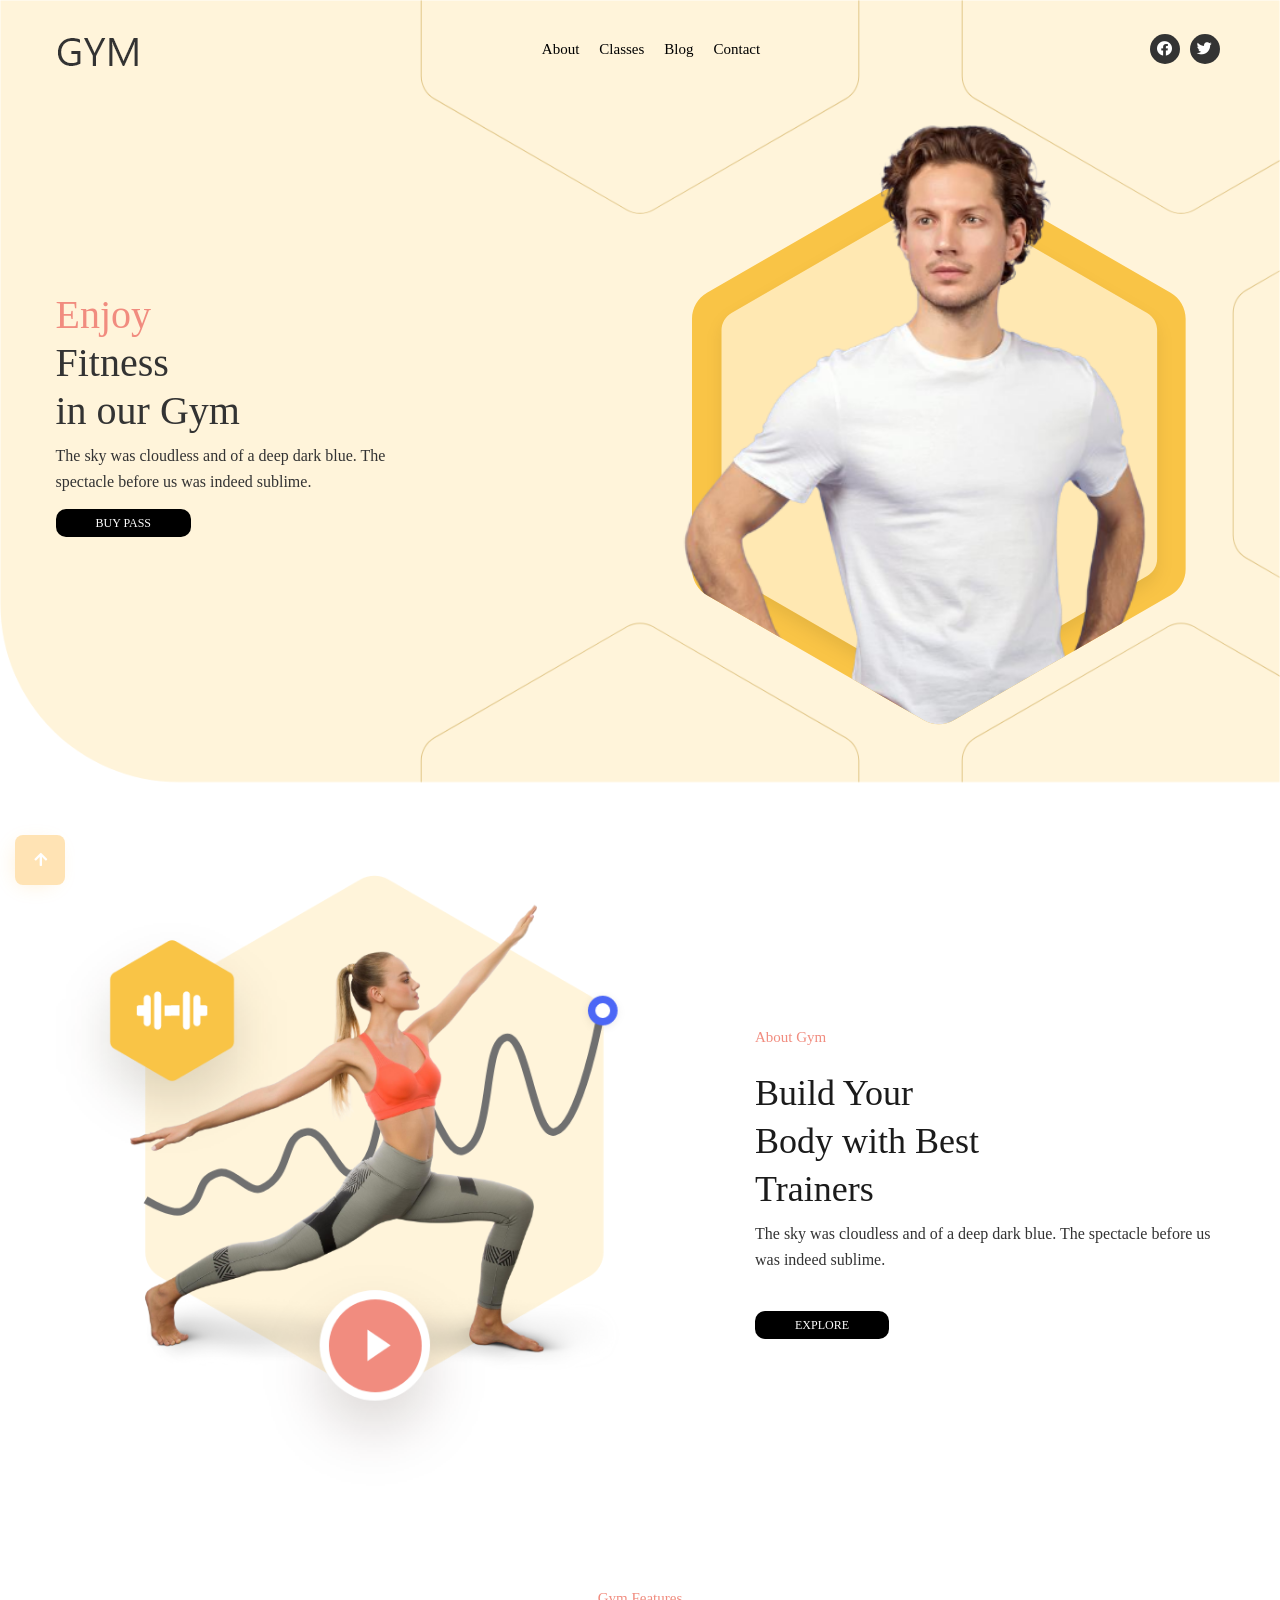
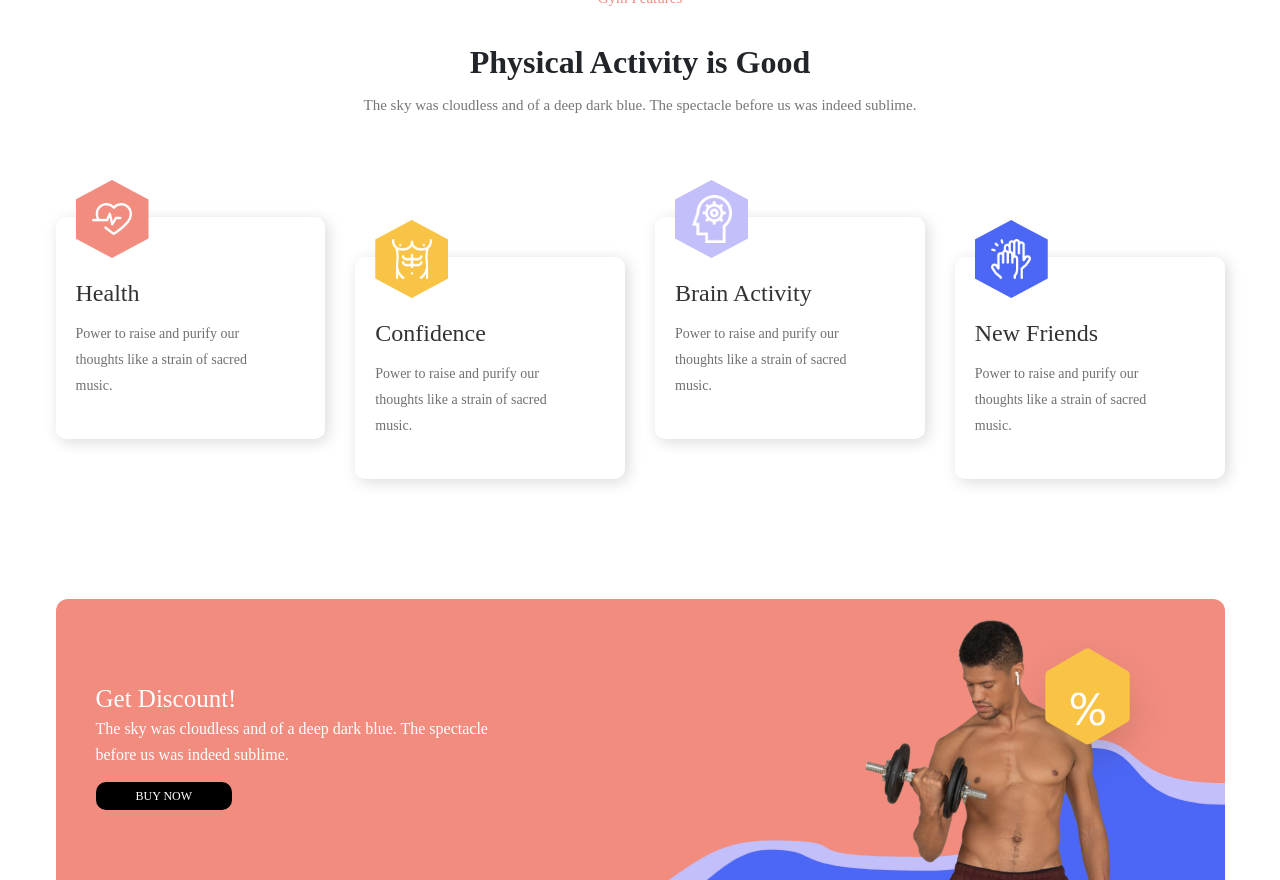
==== index.html @ 7018114a "first commit" ====
<!DOCTYPE html>
<html lang="en">
<head>	
	<!-- Meta -->
	<meta charset="utf-8">
	<meta http-equiv="X-UA-Compatible" content="IE=edge">
	<meta name="keywords" content=""/>
	<meta name="author" content=""/>
	<meta name="robots" content=""/>
	<meta name="description" content="Mazo - industrial & business HTML Template"/>
	<meta property="og:title" content="Mazo - industrial & business HTML Template"/>
	<meta property="og:description" content="Mazo - industrial & business HTML Template"/>
	<meta property="og:image" content="https://mazo.dexignzone.com/xhtml/social-image.png"/>
	<meta name="format-detection" content="telephone=no">
	
	<!-- Mobile Specific -->
	<meta name="viewport" content="width=device-width, initial-scale=1">
	
	<!-- Title -->
	<title>Mazo - industrial & business HTML Template</title>
    
	<!-- Favicon icon -->
    <link rel="icon" type="image/png" href="images/favicon.png">
    
	<!-- Stylesheet -->
	<link href="assets/vendor/swiper/swiper-bundle.min.css" rel="stylesheet">
	<link href="assets/vendor/aos/aos.css" rel="stylesheet">
	
	
	<!-- Custom Stylesheet -->
    <link rel="stylesheet" href="assets/css/style.css">
	<link rel="stylesheet" class="skin" href="assets/css/skin/skin-4.css">
	<link rel="stylesheet" href="assets/vendor/rangeslider/rangeslider.css">
    <link rel="stylesheet" href="assets/vendor/switcher/switcher.css">
	
	<link rel="preconnect" href="https://fonts.gstatic.com">
	
</head>
<body>
<div class="page-wraper wraper-GYM">
	


	<!-- header -->
    <header class="header_GYM">
      <div class="container">
        <nav class="navbar navbar-expand-lg ">
            <a class="navbar-brand" href="#">
                <img src="assets/images/GYM/logo.png" class="d-inline-block align-top" alt="">
              </a>
            <button class="navbar-toggler" type="button" data-toggle="collapse" data-target="#navbarNav" aria-controls="navbarNav" aria-expanded="false" aria-label="Toggle navigation">
              <span class="navbar-toggler-icon"><i class="fa fa-bars"></i></span>
            </button>
            <div class="collapse navbar-collapse justify-content-center" id="navbarNav">
              <ul class="navbar-nav nav_GYM">
                <li><a class="" href="#">About</a></li>
                            <li><a class="" href="#">Classes</a></li>
                            <li><a class="" href="#">Blog</a></li>
                            <li><a class="" href="#">Contact</a></li>
                           
              </ul>
            </div>
            <ul class="gym_social_header">
                <li><a href="#"><i class="fab fa-facebook"></i></a></li>
                <li><a href="#"><i class="fab fa-twitter"></i></a></li>
            </ul>

          </nav>
      </div>
        
    </header>
    <!-- header END -->
    <!-- Content -->
    <div class="">
        <!-- Banner -->
		<div class=" slider_GYM">
			<div class="container">
				<div class="row align-items-center">
					<div class="col-xl-6 col-md-7">
						<div class="banner-content">
							<h1 class="bnr-title"><span class="text_color_gym">Enjoy</span><br>Fitness <br>
                                in our Gym</h1>
							<p>The sky was cloudless and of a deep dark blue. The spectacle before us was indeed sublime.</p>
							<div>
								<a href="#" class="btn_GYM_main">Buy Pass</a>
							</div>
						</div>
					</div>
					<div class="col-xl-6 col-md-5">
						<div><img src="assets/images/GYM/man.png" alt=""/></div>
					</div>
				</div>
			</div>
		</div>

        <div class="wow fadeIn about_GYM" data-wow-duration="2s" data-wow-delay="0.4s" id="about-us">
            <div class="container">
                <div class="row about-bx7">
                    <div class="col-lg-6 col-md-12">
                        <div class="about-img-box">
                            <img src="assets/images/GYM/img_about.png">
                        </div>
                    </div>
                    <div class="col-lg-6 col-md-12">
                        <div class="about-contact-box">
                            <div class="about-inner-content">
                                <div class="m-b20">
                                    <span class="text_color_gym">About Gym</span>
                                </div>
                               
                                <h2 class="title">Build Your 
                                    Body with Best 
                                    Trainers</h2>
                                <p>The sky was cloudless and of a deep dark blue. The spectacle before us was indeed sublime.</p>
                                <a href="#" class="btn_GYM_main">Explore</a>
                            </div>
                        </div>
                    </div>
                </div>
            </div>
        </div>

        <section class="features_GYM">
			<div class="container">
				<div class="text-center m-b100">
                    <div class="m-b30">
                        <span class="text_color_gym">Gym Features</span>
                    </div>
                   
					<h2 class="title">Physical Activity is Good</h2>
                    <p>The sky was cloudless and of a deep dark blue. The spectacle before us was indeed sublime.</p>
				</div>
				<div class="row">
					<div class="col-lg-3 col-md-6 aos-item" data-aos="fade-up" data-aos-duration="1000" data-aos-delay="200">
						<div class="icon-bx-feature">
							<div class="icon-bx icon-bx-1">
                               
                                <div class="shape">
                                    <img src="assets/images/GYM/feature1.png">  
                                </div>
							</div>
							<div class="icon-content">
								<h4 class="title">Health</h4>
								<p>Power to raise and purify our thoughts like a strain of sacred music.</p>
							</div>
						</div>
					</div>
                    <div class="col-lg-3 col-md-6 aos-item mt-40" data-aos="fade-up" data-aos-duration="1000" data-aos-delay="200">
						<div class="icon-bx-feature">
							<div class="icon-bx icon-bx-2">
                               
                                <div class="shape">
                                    <img src="assets/images/GYM/feature2.png">  
                                </div>
							</div>
							<div class="icon-content">
								<h4 class="title">Confidence</h4>
								<p>Power to raise and purify our thoughts like a strain of sacred music.</p>
							</div>
						</div>
					</div>
                    <div class="col-lg-3 col-md-6 aos-item" data-aos="fade-up" data-aos-duration="1000" data-aos-delay="200">
						<div class="icon-bx-feature">
							<div class="icon-bx icon-bx-3">
                               
                                <div class="shape">
                                    <img src="assets/images/GYM/feature3.png">  
                                </div>
							</div>
							<div class="icon-content">
								<h4 class="title">Brain Activity</h4>
								<p>Power to raise and purify our thoughts like a strain of sacred music.</p>
							</div>
						</div>
					</div>
                    <div class="col-lg-3 col-md-6 aos-item mt-40" data-aos="fade-up" data-aos-duration="1000" data-aos-delay="200">
						<div class="icon-bx-feature">
							<div class="icon-bx icon-bx-4">
                               
                                <div class="shape">
                                    <img src="assets/images/GYM/feature4.png">  
                                </div>
							</div>
							<div class="icon-content">
								<h4 class="title">New Friends</h4>
								<p>Power to raise and purify our thoughts like a strain of sacred music.</p>
							</div>
						</div>
					</div>
				
				</div>				
			</div>
		
		</section>

        <section class="">
            <div class="container">
                <div class="banner_GYM">
                    <div class="row align-items-center">
                        <div class="col-md-8">
                            <div class="">
                                <h2>Get Discount!</h2>
                                <p>The sky was cloudless and of a deep dark blue. The spectacle before us was indeed sublime.</p>
                                <a href="#" class="btn_GYM_main">Buy Now</a>
                            </div>
                        </div>
                        <div class="col-md-4">
                            <div class="">
                                <img src="assets/images/GYM/img_banner.png">
                            </div>
                        </div>
                    </div>
                </div>
            </div>

            
        </section>
		
	

		
		
	</div>

</div>
<button class="scroltop fa fa-arrow-up" ></button>
<!-- JAVASCRIPT FILES ========================================= -->
<script src="assets/js/jquery.min.js"></script><!-- JQUERY.MIN JS -->
<script src="assets/vendor/bootstrap/js/bootstrap.bundle.min.js"></script><!-- BOOTSTRAP.MIN JS -->
<script src="assets/vendor/swiper/swiper-bundle.min.js"></script><!-- OWL-CAROUSEL -->
<script src="assets/vendor/aos/aos.js"></script><!-- AOS -->
<script src="assets/js/dz.carousel.js"></script><!-- OWL-CAROUSEL -->
<script src="assets/js/dz.ajax.js"></script><!-- AJAX -->
<script src="assets/js/custom.js"></script><!-- CUSTOM JS -->
<script src="assets/vendor/rangeslider/rangeslider.js"></script><!-- RANGESLIDER -->
<script src="assets/vendor/switcher/switcher.js"></script><!-- SWITCHER -->
<script src="assets/vendor/light/vendors.min.js"></script><!-- CUSTOM FUCTIONS  -->
</body>
</html>
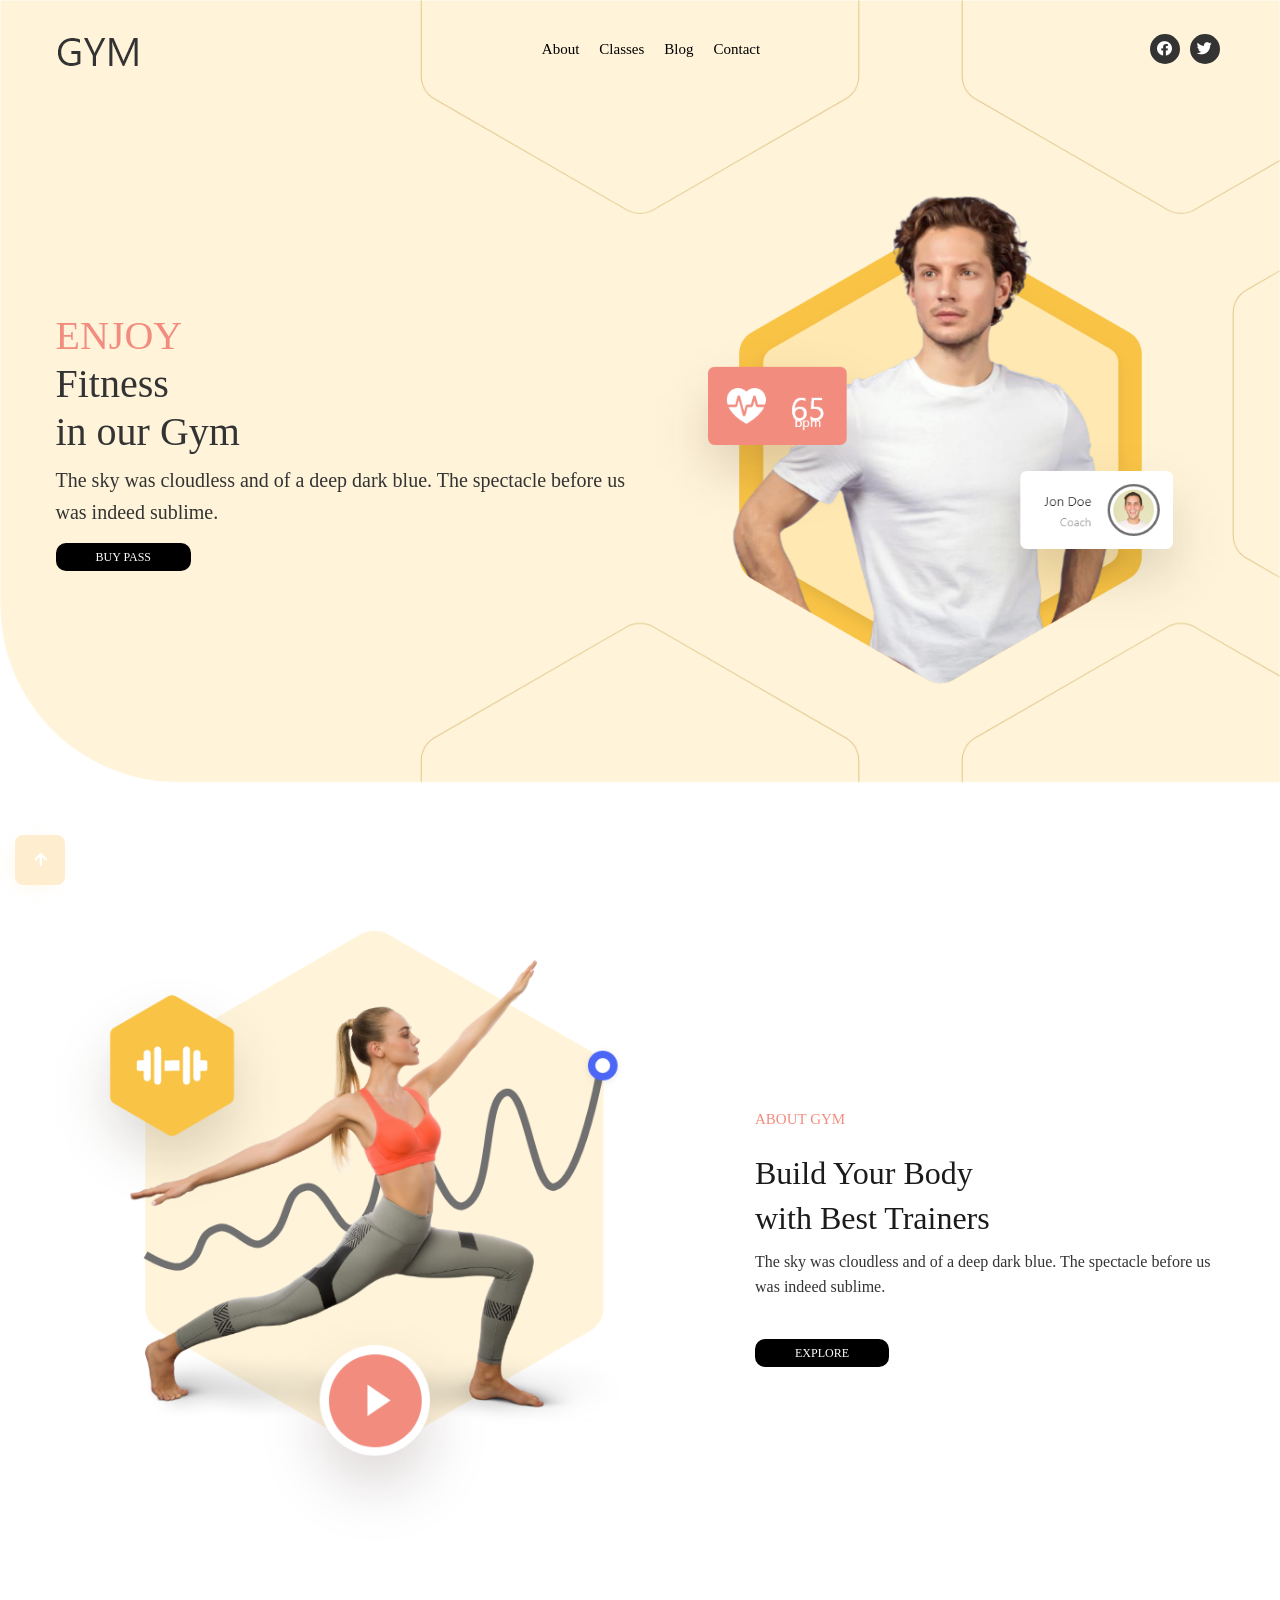
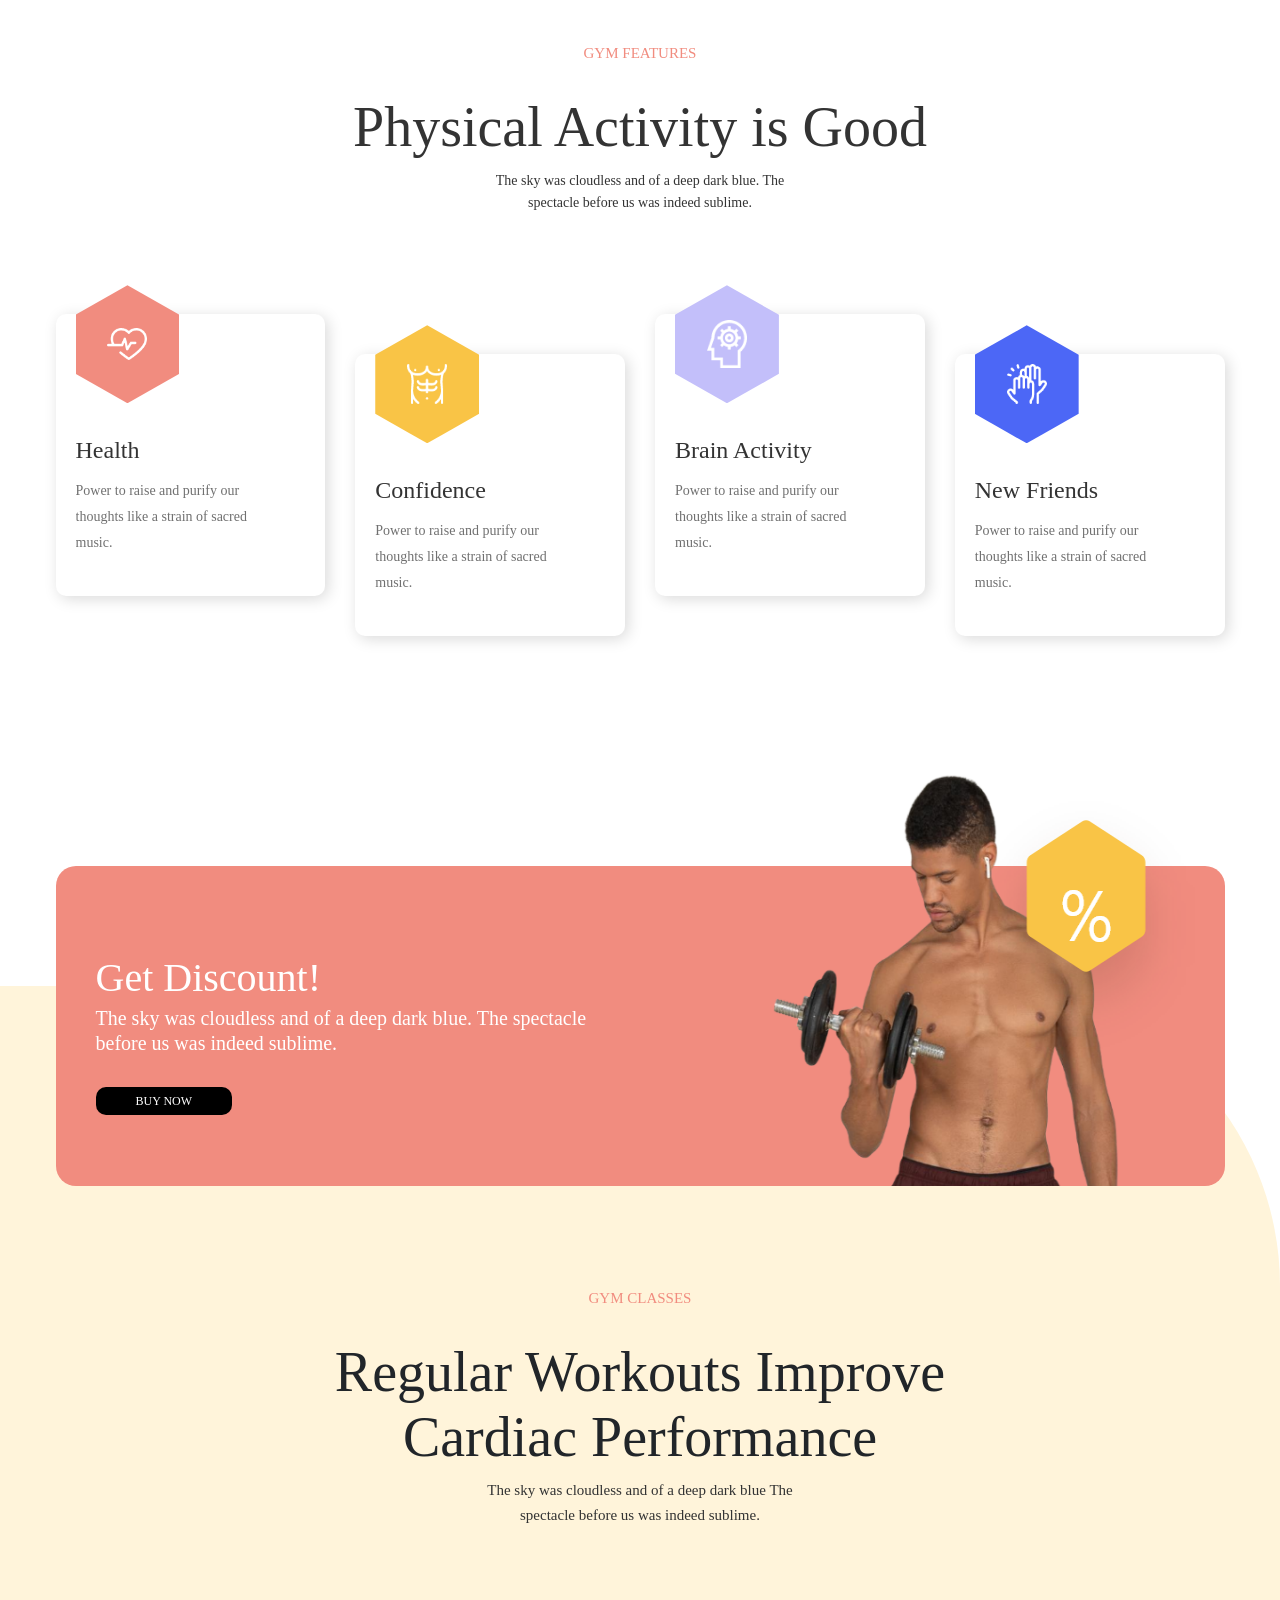
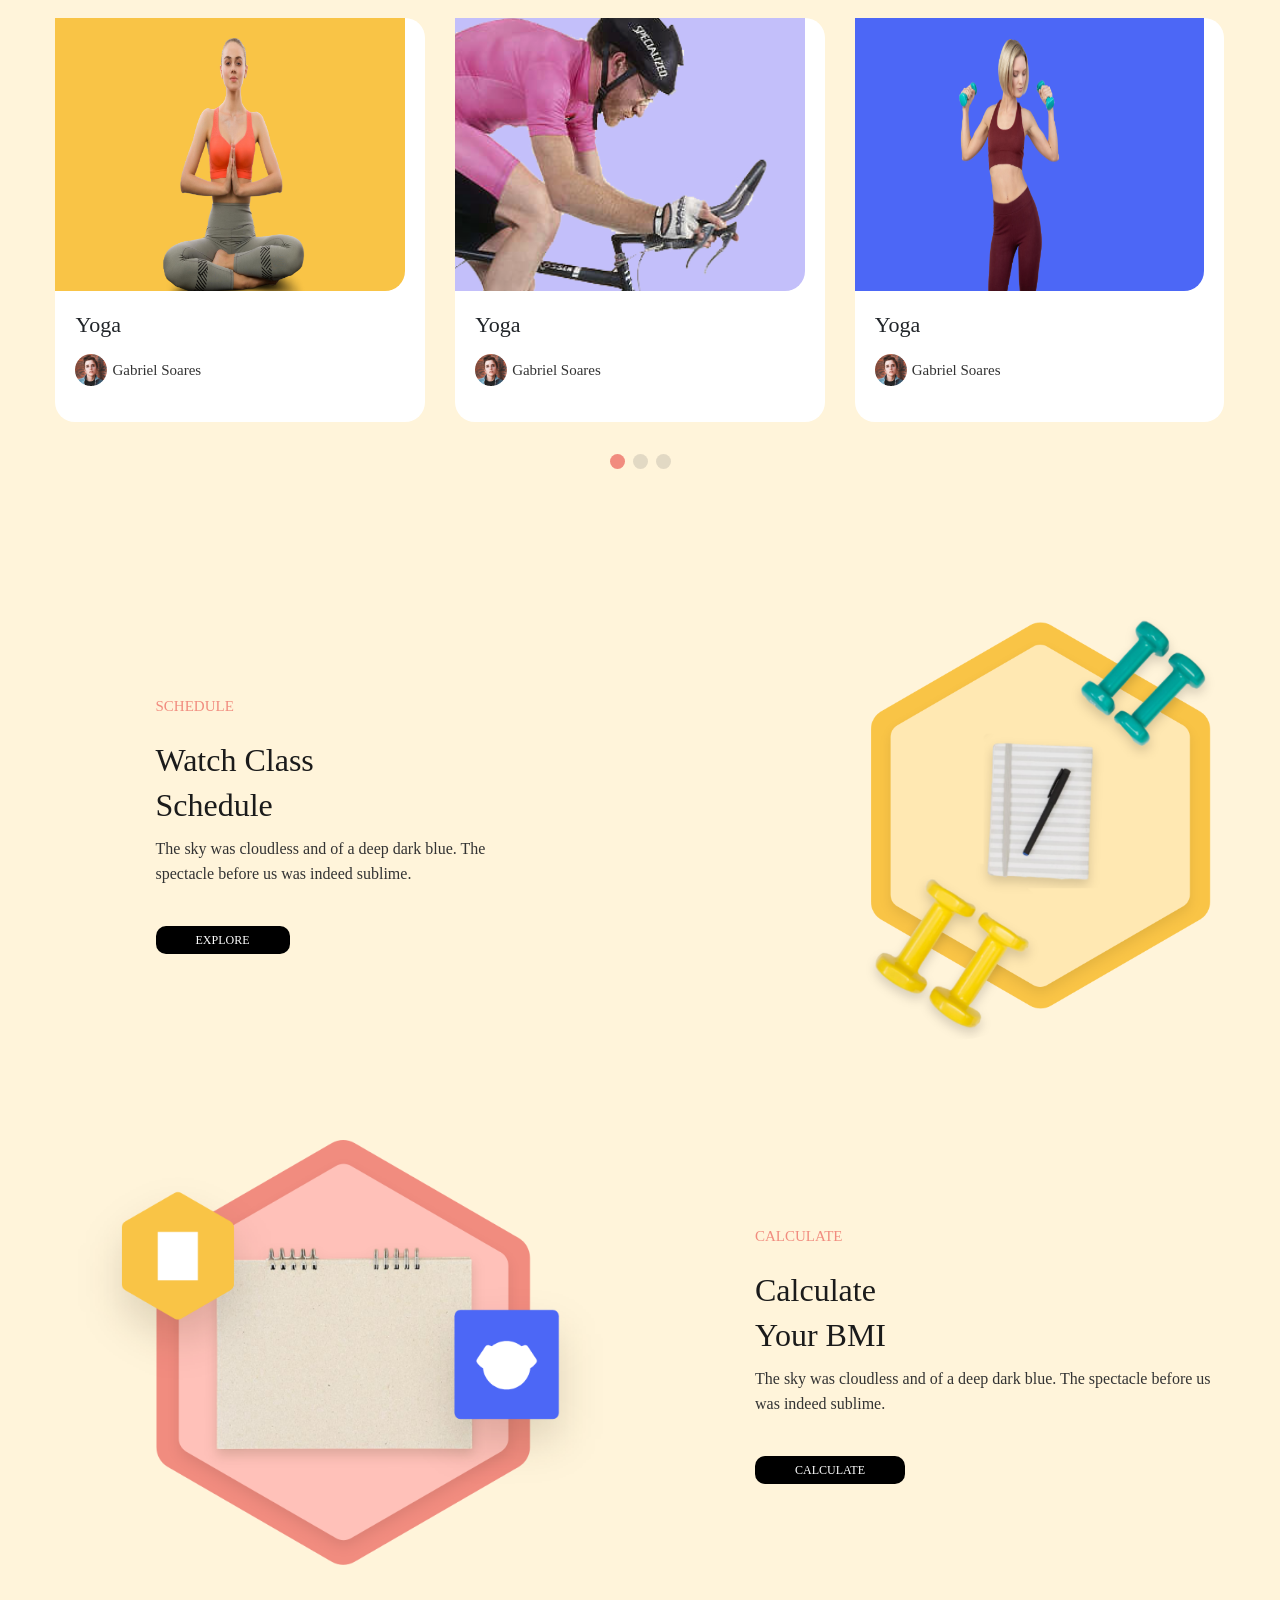
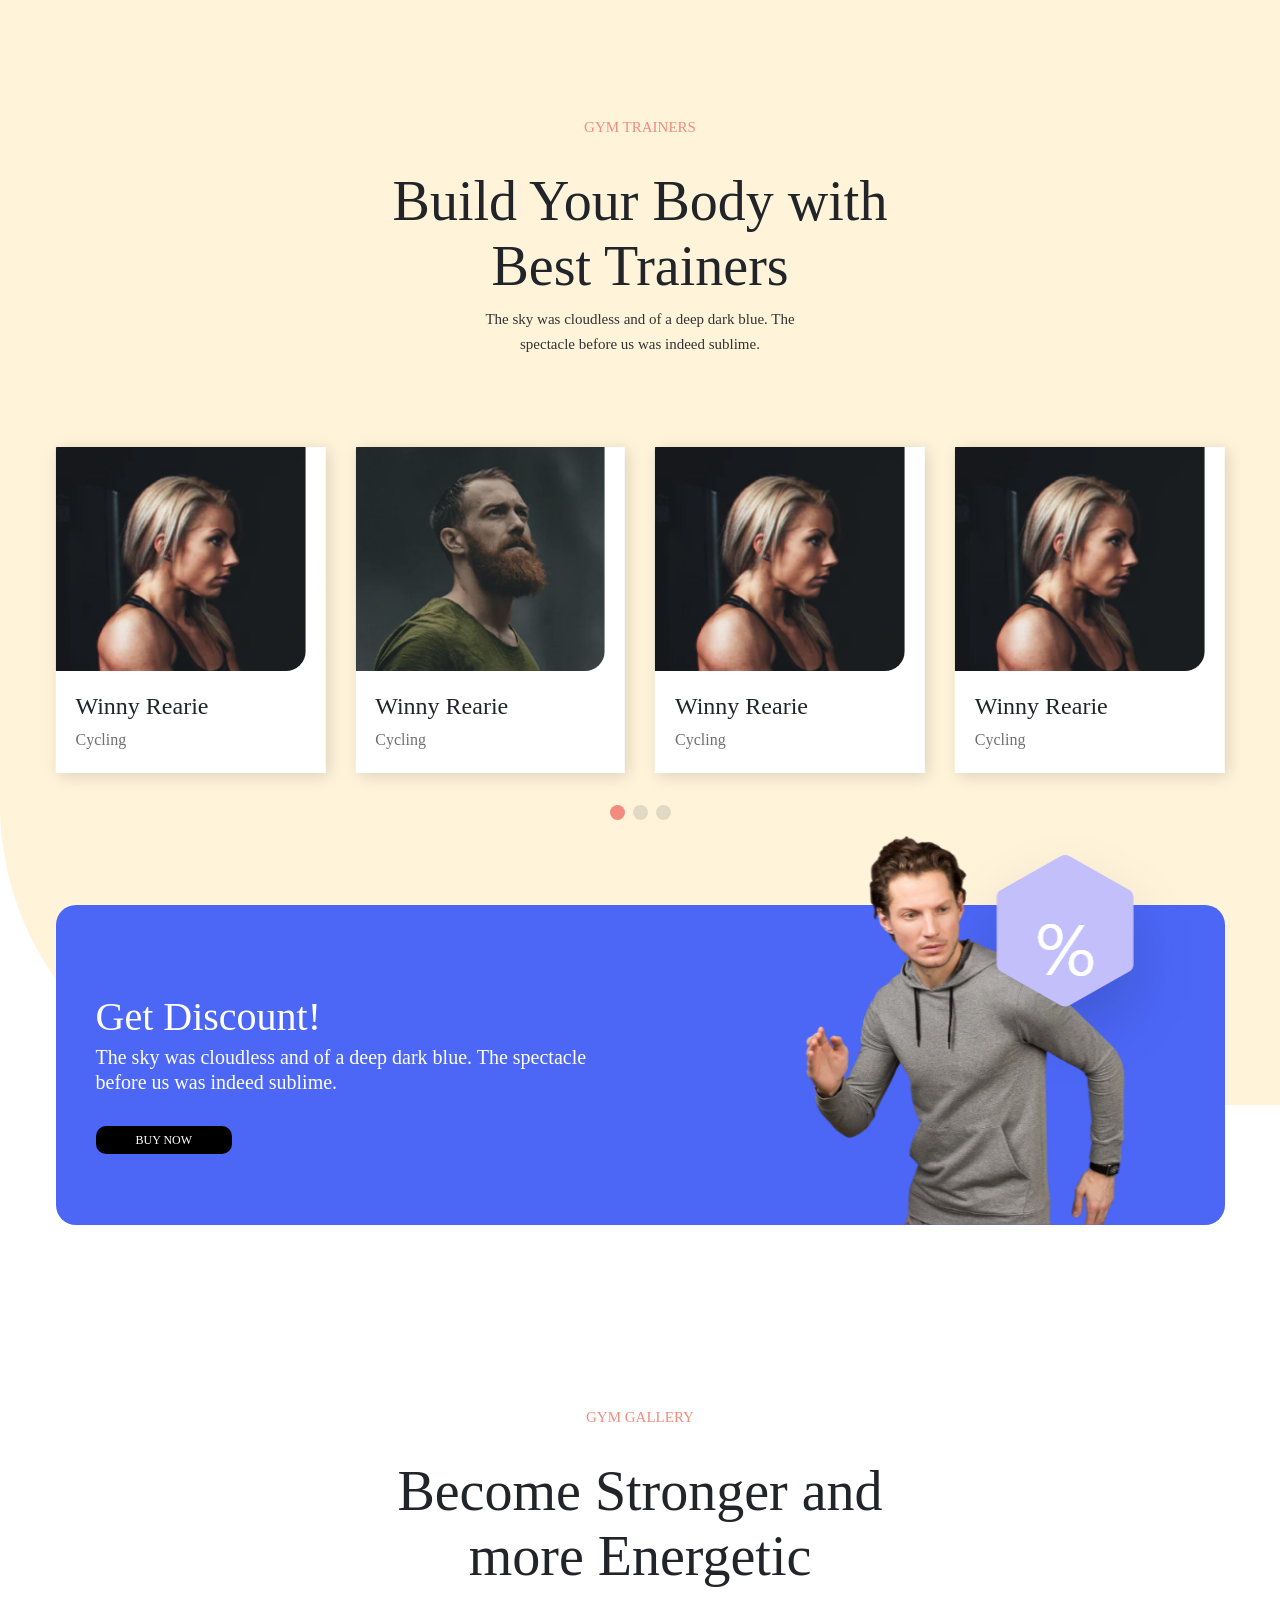
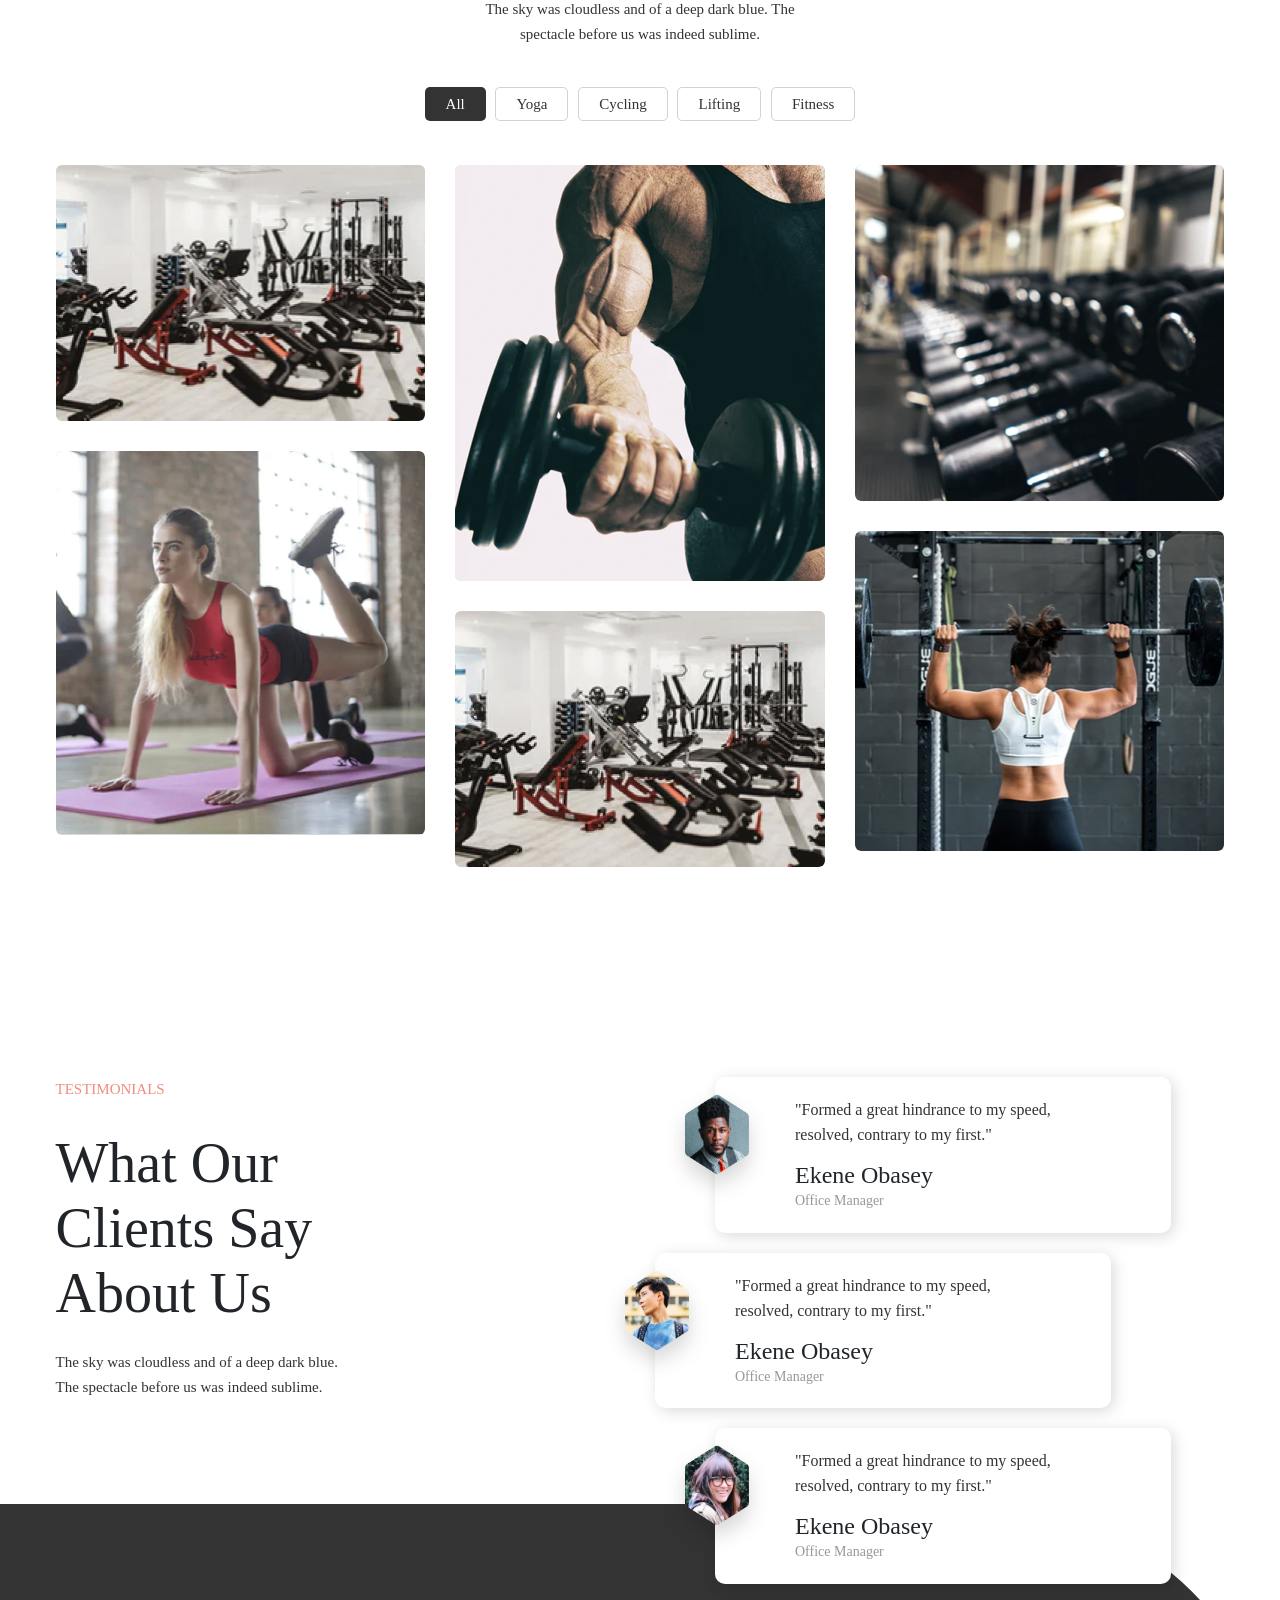
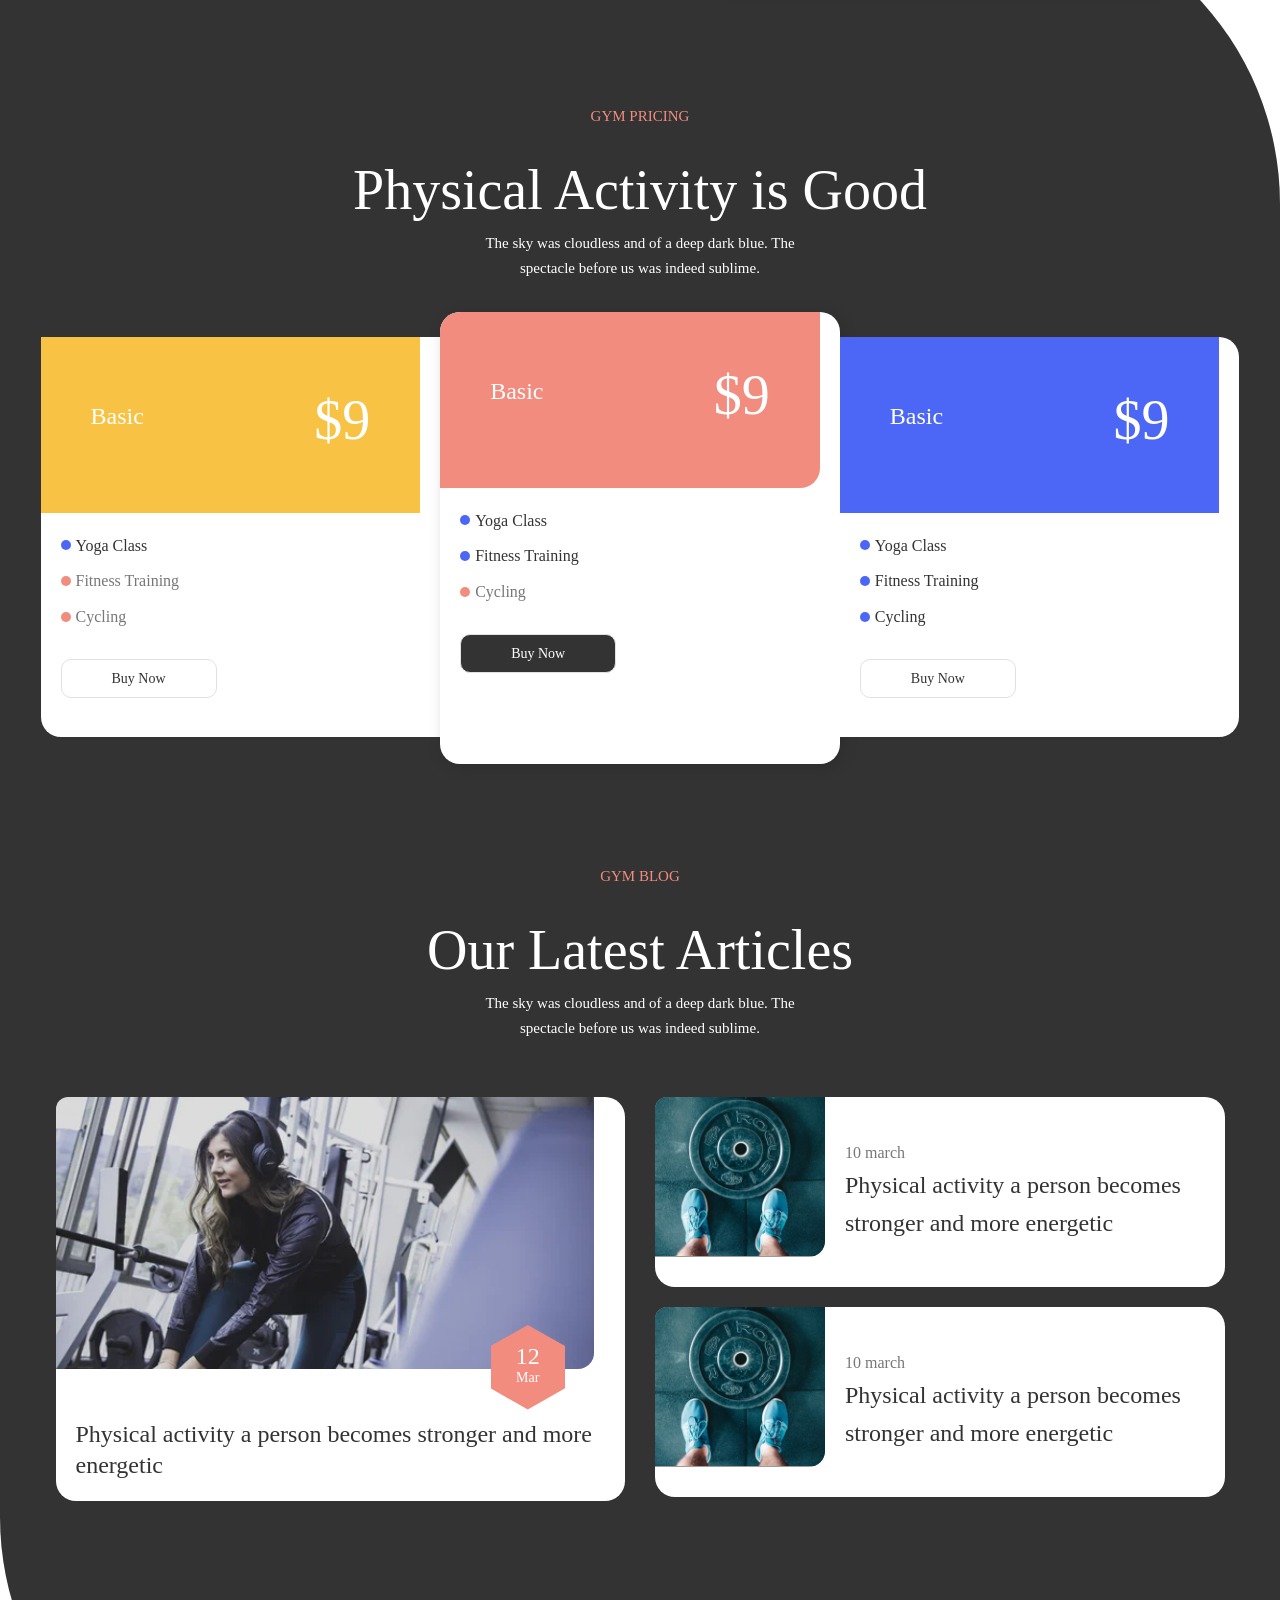
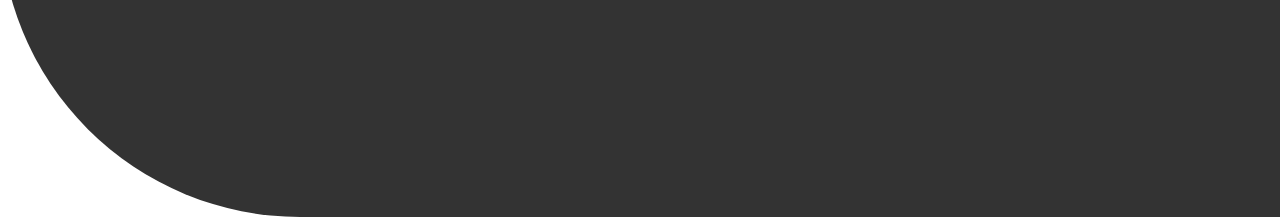
==== commit ce87b8db: "gym theme" ====
--- a/index.html
+++ b/index.html
@@ -88,7 +88,7 @@
 						</div>
 					</div>
 					<div class="col-xl-6 col-md-5">
-						<div><img src="assets/images/GYM/man.png" alt=""/></div>
+						<div><img src="assets/images/GYM/man1.png" alt=""/></div>
 					</div>
 				</div>
 			</div>
@@ -123,13 +123,13 @@
 
         <section class="features_GYM">
 			<div class="container">
-				<div class="text-center m-b100">
+				<div class="section-head text-center">
                     <div class="m-b30">
                         <span class="text_color_gym">Gym Features</span>
                     </div>
                    
 					<h2 class="title">Physical Activity is Good</h2>
-                    <p>The sky was cloudless and of a deep dark blue. The spectacle before us was indeed sublime.</p>
+                    <p>The sky was cloudless and of a deep dark blue. The <br> spectacle before us was indeed sublime.</p>
 				</div>
 				<div class="row">
 					<div class="col-lg-3 col-md-6 aos-item" data-aos="fade-up" data-aos-duration="1000" data-aos-delay="200">
@@ -194,28 +194,536 @@
 		
 		</section>
 
-        <section class="">
-            <div class="container">
-                <div class="banner_GYM">
-                    <div class="row align-items-center">
-                        <div class="col-md-8">
-                            <div class="">
-                                <h2>Get Discount!</h2>
-                                <p>The sky was cloudless and of a deep dark blue. The spectacle before us was indeed sublime.</p>
-                                <a href="#" class="btn_GYM_main">Buy Now</a>
-                            </div>
-                        </div>
-                        <div class="col-md-4">
-                            <div class="">
-                                <img src="assets/images/GYM/img_banner.png">
+        <section class="curve_bg_color1">
+            <div class="banner_move">
+                <div class="container">
+                    <div class="banner_GYM">
+                        <div class="row">
+                            <div class="col-md-8">
+                                <div class="">
+                                    <h2>Get Discount!</h2>
+                                    <p>The sky was cloudless and of a deep dark blue. The spectacle before us was indeed sublime.</p>
+                                    <a href="#" class="btn_GYM_main">Buy Now</a>
+                                </div>
+                            </div>
+                            <div class="col-md-4">
+                                <div class="">
+                                    <img src="assets/images/GYM/img_banner.png">
+                                </div>
                             </div>
                         </div>
                     </div>
                 </div>
             </div>
 
+
+            <section class="content-inner-1 classes_GYM">
+                <div class="container">
+                    <div class="section-head text-center">
+                        <div class="m-b30">
+                            <span class="text_color_gym">Gym Classes</span>
+                        </div>
+                        <h2 class="title">Regular Workouts Improve <br>
+                            Cardiac Performance</h2>
+                            <p>The sky was cloudless and of a deep dark blue The <br> spectacle before us was indeed sublime.</p>
+                    </div> 
+                    <div class="blog-area">
+                        <div class="swiper-container class-swiper">
+                            <div class="swiper-wrapper">
+                                <div class="swiper-slide">
+                                    <div class="dz-card blog-grid style-4 aos-item" data-aos="fade-up" data-aos-duration="2000" data-aos-delay="200">
+                                        <div class="bg1 bg_image">
+                                            <a href="#"><img src="assets/images/GYM/service1.png" alt=""></a>
+                                        </div>
+                                        <div class="dz-info">
+                                            <h5 class="dz-title"><a href="#">Yoga </a></h5>
+                                            <p><img src="assets/images/GYM/Oval.png">Gabriel Soares</p>
+                                          
+                                          
+                                        </div>
+                                    </div>
+                                </div>
+                                <div class="swiper-slide">
+                                    <div class="dz-card blog-grid style-4 aos-item" data-aos="fade-up" data-aos-duration="2000" data-aos-delay="200">
+                                        <div class="bg2 bg_image">
+                                            <a href="#"><img src="assets/images/GYM/service2.png" alt=""></a>
+                                        </div>
+                                        <div class="dz-info">
+                                            <h5 class="dz-title"><a href="#">Yoga </a></h5>
+                                            <p><img src="assets/images/GYM/Oval.png">Gabriel Soares</p>
+                                          
+                                          
+                                        </div>
+                                    </div>
+                                </div>
+                                <div class="swiper-slide">
+                                    <div class="dz-card blog-grid style-4 aos-item" data-aos="fade-up" data-aos-duration="2000" data-aos-delay="200">
+                                        <div class="bg3 bg_image">
+                                            <a href="#"><img src="assets/images/GYM/service3.png" alt=""></a>
+                                        </div>
+                                        <div class="dz-info">
+                                            <h5 class="dz-title"><a href="#">Yoga </a></h5>
+                                            <p><img src="assets/images/GYM/Oval.png">Gabriel Soares</p>
+                                          
+                                          
+                                        </div>
+                                    </div>
+                                </div>
+
+                            </div>
+                            
+
+                          
+                            
+                            <div class="swiper-pagination1 text-center"></div>
+                        </div>
+                    </div>
+                </div>
+            </section>
+
+            <div class="wow fadeIn about_GYM" data-wow-duration="2s" data-wow-delay="0.4s" id="about-us">
+                <div class="container">
+                    <div class="row about-bx7">
+                        
+                        <div class="col-lg-8 col-md-12">
+                            <div class="about-contact-box">
+                                <div class="about-inner-content">
+                                    <div class="m-b20">
+                                        <span class="text_color_gym">Schedule</span>
+                                    </div>
+                                   
+                                    <h2 class="title">Watch Class<br>
+                                        Schedule</h2>
+                                    <p>The sky was cloudless and of a deep dark blue. The <br> spectacle before us was indeed sublime.</p>
+                                    <a href="#" class="btn_GYM_main">Explore</a>
+                                </div>
+                            </div>
+                        </div>
+                        <div class="col-lg-4 col-md-12">
+                            <div class="about-img-box">
+                                <img src="assets/images/GYM/Schedule.png">
+                            </div>
+                        </div>
+                    </div>
+                </div>
+            </div>
+            <div class="wow fadeIn about_GYM" data-wow-duration="2s" data-wow-delay="0.4s" id="about-us">
+                <div class="container">
+                    <div class="row about-bx7">
+                        <div class="col-lg-6 col-md-12">
+                            <div class="about-img-box">
+                                <img src="assets/images/GYM/calculate.png">
+                            </div>
+                        </div>
+                        <div class="col-lg-6 col-md-12">
+                            <div class="about-contact-box">
+                                <div class="about-inner-content">
+                                    <div class="m-b20">
+                                        <span class="text_color_gym">calculate</span>
+                                    </div>
+                                   
+                                    <h2 class="title">Calculate<br>
+                                        Your BMI
+                                        </h2>
+                                    <p>The sky was cloudless and of a deep dark blue. The spectacle before us was indeed sublime.</p>
+                                    <a href="#" class="btn_GYM_main">Calculate</a>
+                                </div>
+                            </div>
+                        </div>
+                      
+                    </div>
+                </div>
+            </div>
+
+            <section class="content-inner-1 trainners_GYM">
+                <div class="container">
+                    <div class="section-head text-center">
+                        <div class="m-b30">
+                            <span class="text_color_gym">Gym trainers</span>
+                        </div>
+                        <h2 class="title">Build Your Body with 
+                            <br>Best Trainers</h2>
+                            <p>The sky was cloudless and of a deep dark blue. The spectacle before us was indeed sublime.</p>
+                    </div> 
+                    <div class="blog-area">
+                        <div class="swiper-container trainner-swiper">
+                            <div class="swiper-wrapper">
+                                <div class="swiper-slide">
+                                    <div class="dz-card blog-grid style-4 aos-item" data-aos="fade-up" data-aos-duration="2000" data-aos-delay="200">
+                                        <div class="dz-media">
+                                            <a href="#"><img src="assets/images/GYM/trainner1.png" alt=""></a>
+                                        </div>
+                                        <div class="dz-info">
+                                            <h5 class="dz-title"><a href="#">Winny Rearie </a></h5>
+                                            <p>Cycling</p>
+                                        </div>
+                                    </div>
+                                </div>
+                                <div class="swiper-slide">
+                                    <div class="dz-card blog-grid style-4 aos-item" data-aos="fade-up" data-aos-duration="2000" data-aos-delay="200">
+                                        <div class="dz-media">
+                                            <a href="#"><img src="assets/images/GYM/trainner2.png" alt=""></a>
+                                        </div>
+                                        <div class="dz-info">
+                                            <h5 class="dz-title"><a href="#">Winny Rearie </a></h5>
+                                            <p>Cycling</p>
+                                        </div>
+                                    </div>
+                                </div>
+                                <div class="swiper-slide">
+                                    <div class="dz-card blog-grid style-4 aos-item" data-aos="fade-up" data-aos-duration="2000" data-aos-delay="200">
+                                        <div class="dz-media">
+                                            <a href="#"><img src="assets/images/GYM/trainner1.png" alt=""></a>
+                                        </div>
+                                        <div class="dz-info">
+                                            <h5 class="dz-title"><a href="#">Winny Rearie </a></h5>
+                                            <p>Cycling</p>
+                                        </div>
+                                    </div>
+                                </div>
+                               
+                            </div>
+                            
+
+                          
+                            
+                            <div class="swiper-pagination1 text-center"></div>
+                        </div>
+                    </div>
+                </div>
+            </section>
+
+
+            <div class="banner_move_bottom">
+                <div class="container">
+                    <div class="banner_GYM2 banner_GYM">
+                        <div class="row">
+                            <div class="col-md-8">
+                                <div class="">
+                                    <h2>Get Discount!</h2>
+                                    <p>The sky was cloudless and of a deep dark blue. The spectacle before us was indeed sublime.</p>
+                                    <a href="#" class="btn_GYM_main">Buy Now</a>
+                                </div>
+                            </div>
+                            <div class="col-md-4">
+                                <div class="">
+                                    <img src="assets/images/GYM/img_banner2.png">
+                                </div>
+                            </div>
+                        </div>
+                    </div>
+                </div>
+            </div>
+
             
         </section>
+
+        <section class="gallery_GYM">
+			<div class="container">
+				<div class="row ">
+					<div class="col-md-12">
+						<div class="section-head text-center">
+                            <div class="m-b30">
+                                <span class="text_color_gym">Gym gallery</span>
+                            </div>
+                           
+                            <h2 class="title">Become Stronger and <br>
+                                more Energetic</h2>
+                            <p>The sky was cloudless and of a deep dark blue. The spectacle before us was indeed sublime.</p>
+                        </div>
+					</div>
+					<div class="col-md-12">
+						<div class="site-filters style-1 clearfix center">
+							<ul class="filters" data-toggle="buttons">
+								<li class="btn active">
+									<input type="radio">
+									<a href="javascript:void(0);">All</a> 
+								</li>
+								<li data-filter=".yoga" class="btn">
+									<input type="radio">
+									<a href="javascript:void(0);">Yoga</a> 
+								</li>
+								<li data-filter=".cycling" class="btn">
+									<input type="radio">
+									<a href="javascript:void(0);">Cycling</a> 
+								</li>
+								<li data-filter=".lifting" class="btn">
+									<input type="radio">
+									<a href="javascript:void(0);">Lifting</a> 
+								</li>
+								<li data-filter=".fitness" class="btn">
+									<input type="radio">
+									<a href="javascript:void(0);">Fitness</a> 
+								</li>
+							</ul>
+						</div>
+					</div>
+				</div>
+				<div class="row" id="masonry" data-aos="fade-up" data-aos-duration="800" data-aos-delay="500">
+					<div class="card-container col-lg-4 col-md-6 m-b30 yoga lifting gallery1">
+						<div class="dz-box overlay style-1 overlay-shine">
+							<div class="dz-media">
+								<img src="assets/images/GYM/gallery1.png" alt="">
+							</div>
+
+						</div>
+					</div>
+					<div class="card-container col-lg-4 col-md-6 m-b30 cycling gallery2">
+						<div class="dz-box overlay style-1 overlay-shine">
+							<div class="dz-media">
+								<img src="assets/images/GYM/gallery2.png" alt="">
+							</div>
+							
+						</div>
+					</div>
+					<div class="card-container col-lg-4 col-md-6 m-b30 yoga lifting gallery3">
+						<div class="dz-box overlay style-1 overlay-shine">
+							<div class="dz-media">
+								<img src="assets/images/GYM/gallery3.png" alt="">
+							</div>
+							
+						</div>
+					</div>
+					<div class="card-container col-lg-4 col-md-6 m-b30 lifting fitness gallery4">
+						<div class="dz-box overlay style-1 overlay-shine">
+							<div class="dz-media">
+								<img src="assets/images/GYM/gallery4.png" alt="">
+							</div>
+						
+						</div>
+					</div>
+					<div class="card-container col-lg-4 col-md-6 m-b30 cycling fitness gallery5">
+						<div class="dz-box overlay style-1 overlay-shine">
+							<div class="dz-media">
+								<img src="assets/images/GYM/gallery5.png" alt="">
+							</div>
+							
+						</div>
+					</div>
+					<div class="card-container col-lg-4 col-md-6 m-b30 cycling fitness gallery6">
+						<div class="dz-box overlay style-1 overlay-shine">
+							<div class="dz-media">
+								<img src="assets/images/GYM/gallery1.png" alt="">
+							</div>
+							
+						</div>
+					</div>
+				</div>
+			</div>
+		</section>
+
+
+        <section class="testimonial_GYM">
+			<div class="container">
+				<div class="row">
+					<div class="col-lg-6 col-md-6 aos-item" data-aos="fade-up" data-aos-duration="1000" data-aos-delay="200">
+						<div class="section-head">
+                            <div class="m-b30">
+                                <span class="text_color_gym">testimonials</span>
+                            </div>
+                           
+							<h2 class="title mb-4">What Our <br>
+                                Clients Say <br>
+                                About Us</h2>
+							<p>The sky was cloudless and of a deep dark blue. The spectacle before us was indeed sublime.</p>
+						</div>
+						
+					</div>
+					<div class="col-lg-6 col-md-6">
+						<div class="counter-inner row">
+							<div class="col-md-12 col-sm-12 aos-item" data-aos="fade-up" data-aos-duration="1000" data-aos-delay="400">
+								<div class="icon-bx-wraper box-testimonial odd">
+									<div class="img-testimonial"> 
+									  <img src="assets/images/GYM/thumb.png">
+									</div>
+									<div class="icon-content">
+                                        <p>"Formed a great hindrance to my speed, resolved, contrary to my first."</p>
+										<h2 class="dz-title">Ekene Obasey</h2>
+										<small>Office Manager</small>
+									</div>
+								</div>
+							</div>
+                            <div class="col-md-12 col-sm-12 aos-item" data-aos="fade-up" data-aos-duration="1000" data-aos-delay="400">
+								<div class="icon-bx-wraper box-testimonial">
+									<div class="img-testimonial"> 
+									  <img src="assets/images/GYM/thumb2.png">
+									</div>
+									<div class="icon-content">
+                                        <p>"Formed a great hindrance to my speed, resolved, contrary to my first."</p>
+										<h2 class="dz-title">Ekene Obasey</h2>
+										<small>Office Manager</small>
+									</div>
+								</div>
+							</div>
+							
+                            <div class="col-md-12 col-sm-12 aos-item" data-aos="fade-up" data-aos-duration="1000" data-aos-delay="400">
+								<div class="icon-bx-wraper box-testimonial odd">
+									<div class="img-testimonial"> 
+									  <img src="assets/images/GYM/thumb3.png">
+									</div>
+									<div class="icon-content">
+                                        <p>"Formed a great hindrance to my speed, resolved, contrary to my first."</p>
+										<h2 class="dz-title">Ekene Obasey</h2>
+										<small>Office Manager</small>
+									</div>
+								</div>
+							</div>
+							
+							
+						</div>
+					</div>
+				
+				</div>
+			</div>
+		</section>
+
+
+
+        <div class="curve_bg_color2">
+            <div class="prices_GYM">
+                
+				<div class="container">
+					<div class="row">
+						<div class="section-head text-center">
+                            <div class="m-b30">
+                                <span class="text_color_gym">Gym pricing</span>
+                            </div>
+                           
+                            <h2 class="title text-white">Physical Activity is Good </h2>
+                            <p class="text-white">The sky was cloudless and of a deep dark blue. The spectacle before us was indeed sublime.</p>
+                        </div>
+					</div>
+					<div class="row">
+						<div class="col-lg-4 col-md-4 p-lr0 left">
+							<div class="bx-price price1">
+								<div class="bx-content">
+									<div class="content-price">
+                                        <p>Basic</p>
+                                        <h3>$9</h3>
+                                    </div>
+									<div class="content-list">
+                                        <ul>
+                                            <li class="point_blue"><div class="point"></div>Yoga Class</li>
+                                            <li class="point_red"><div class="point"></div>Fitness Training</li>
+                                            <li class="point_red"><div class="point"></div>Cycling</li>
+                                        </ul>
+                                        <a href="#" class="btn">
+                                            Buy Now
+                                        </a>
+                                    </div>
+								</div>
+								
+							</div>
+						</div>
+                        <div class="col-lg-4 col-md-4 p-lr0 center">
+							<div class="bx-price price2">
+								<div class="bx-content">
+									<div class="content-price">
+                                        <p>Basic</p>
+                                        <h3>$9</h3>
+                                    </div>
+									<div class="content-list">
+                                        <ul>
+                                            <li class="point_blue"><div class="point"></div>Yoga Class</li>
+                                            <li class="point_blue"><div class="point"></div>Fitness Training</li>
+                                            <li class="point_red"><div class="point"></div>Cycling</li>
+                                        </ul>
+                                        <a href="#" class="btn">
+                                            Buy Now
+                                        </a>
+                                    </div>
+								</div>
+								
+							</div>
+						</div>
+                        <div class="col-lg-4 col-md-4 p-lr0 right">
+							<div class="bx-price price3">
+								<div class="bx-content">
+									<div class="content-price">
+                                        <p>Basic</p>
+                                        <h3>$9</h3>
+                                    </div>
+									<div class="content-list">
+                                        <ul>
+                                            <li class="point_blue"><div class="point"></div>Yoga Class</li>
+                                            <li class="point_blue"><div class="point"></div>Fitness Training</li>
+                                            <li class="point_blue"><div class="point"></div>Cycling</li>
+                                        </ul>
+                                        <a href="#" class="btn">
+                                            Buy Now
+                                        </a>
+                                    </div>
+								</div>
+								
+							</div>
+						</div>
+						
+					</div>
+				</div>
+			</div>
+
+            <div class="blogs_GYM">
+                
+				<div class="container">
+					<div class="row">
+						<div class="section-head text-center">
+                            <div class="m-b30">
+                                <span class="text_color_gym">Gym Blog</span>
+                            </div>
+                           
+                            <h2 class="title text-white">Our Latest Articles </h2>
+                            <p class="text-white">The sky was cloudless and of a deep dark blue. The spectacle before us was indeed sublime.</p>
+                        </div>
+					</div>
+					<div class="row">
+					   <div class="col-md-6 col-12">
+                           <div class="bx-blog large-blog">
+                             <div class="blog-image">
+                                <img src="assets/images/GYM/blog1.png">
+                                <div class="icon">
+                                    <h5>12</h5>
+                                    <p>Mar</p>
+                                </div>
+ 
+                             </div>
+                            
+                               <p class="des">Physical activity a person 
+                                becomes stronger and more energetic</p>
+
+                           </div>
+                       </div>
+                       <div class="col-md-6 col-12">
+                           <div class="row">
+                               <div class="col-md-12">
+                                <div class="bx-blog small-blog">
+                                    <img src="assets/images/GYM/blog2.png">
+
+                                  <div class="">
+                                    <small>10 march</small>
+                                    <p class="des">Physical activity a person 
+                                     becomes stronger and more energetic</p>
+                                  </div>
+                                  </div>
+                               </div>
+                               <div class="col-md-12">
+                                <div class="bx-blog small-blog">
+                                    <img src="assets/images/GYM/blog2.png">
+                                    <div>
+                                        <small>10 march</small>
+                                        <p class="des">Physical activity a person 
+                                         becomes stronger and more energetic</p>
+                                    </div>
+
+                                   
+                                  </div>
+                               </div>
+                           </div>
+                       </div> 
+					</div>
+				</div>
+			</div>
+        </div>
+		
 		
 	
 
@@ -236,5 +744,15 @@
 <script src="assets/vendor/rangeslider/rangeslider.js"></script><!-- RANGESLIDER -->
 <script src="assets/vendor/switcher/switcher.js"></script><!-- SWITCHER -->
 <script src="assets/vendor/light/vendors.min.js"></script><!-- CUSTOM FUCTIONS  -->
+
+
+<!-- add  -->
+
+<script src="assets/vendor/counter/waypoints-min.js"></script><!-- WAYPOINTS JS -->
+<script src="assets/vendor/masonry/isotope.pkgd.min.js"></script><!-- ISOTOPE -->
+<script src="assets/vendor/imagesloaded/imagesloaded.js"></script><!-- IMAGESLOADED -->
+<script src="assets/vendor/masonry/masonry-4.2.2.js"></script><!-- MASONRY -->
+
+
 </body>
 </html>
--- a/assets/css/style.css
+++ b/assets/css/style.css
@@ -13898,8 +13898,7 @@
   padding-left: 100px; }
   .about-bx7 .about-contact-box .title {
     color: #1b1b1b;
-    font-size: 36px;
-    line-height: 48px; }
+   }
   .about-bx7 .about-contact-box .rotate-text {
     position: absolute;
     left: -255px;
@@ -26913,17 +26912,22 @@
 
   .slider_GYM{
     background-image: url(../images/GYM/bg_GYM.png);
-    /* background-position: center; */
-    background-repeat: no-repeat;
+    /*background-position: center;
+    */background-repeat: no-repeat;
     background-size: 100%;
-    padding: 100px 0;
-    background-color: transparent;
+    /*padding: 100px 0;
+    */background-color: transparent;
     display: flex;
     flex-direction: column;
     align-items: center;
     justify-content: center;
-    min-height: inherit;
-  }
+    border-radius: 0 0 0 200px;
+    height: 880px;
+    -webkit-border-radius: 0 0 0 200px;
+    -moz-border-radius: 0 0 0 200px;
+    -ms-border-radius: 0 0 0 200px;
+    -o-border-radius: 0 0 0 200px;
+}
  
   .slider_GYM .bnr-title{
     color: #333333;
@@ -26931,12 +26935,12 @@
     font-weight: 100;
   }
   .text_color_gym{
+    text-transform: uppercase;
     color: #F18C7F;
   }
   .slider_GYM p{
     color: #333333;
-    font-size: 16px;
-    width: 60%;
+    font-size: 20px;
   }
 
 
@@ -26974,7 +26978,10 @@
 
 
   .features_GYM{
-    padding: 50px 0 120px;
+    padding: 50px 0 350px;
+  }
+  .features_GYM .section-head {
+    margin-bottom: 100px !important;
   }
   .features_GYM .section-head .title{
     font-size: 40px;
@@ -26986,12 +26993,11 @@
   .features_GYM .section-head p{
     font-size: 14px;
     color: #333333;
-    width: 30%;
     line-height: 22px;
   }
 .features_GYM .icon-bx-feature{
   background: #fff;
-  padding: 60px 20px 40px;
+  padding: 120px 20px 40px;
   border-radius: 10px;
   position: relative;
   box-shadow: 3px 3px 15px 0 rgb(0 0 0 / 15%);
@@ -27010,7 +27016,7 @@
 }
 .features_GYM .icon-bx{
   position: absolute;
-  top: -37px;
+  top: -29px;
 }
 .mt-40{
   margin-top: 40px;
@@ -27018,8 +27024,8 @@
 
 .features_GYM .icon-bx .shape{
   clip-path: polygon(50% 0%, 100% 25%, 100% 75%, 50% 100%, 0% 75%, 0% 25%);
-    width: 73px;
-    height: 78px;
+  width: 103.92px;
+  height: 118.05px;
     display: flex;
     flex-direction: row;
     align-items: center;
@@ -27045,24 +27051,443 @@
 
 
 .banner_GYM {
-  background-image: url(../images/GYM/bg_banner.png);
+  background: #f18c7f;
+  /* background-image: url(../images/GYM/bg_banner.png); */
   background-repeat: no-repeat;
   background-size: 100%;
   padding: 10px 40px 0;
+  height: 320px;
+  position: relative;
+  border-radius: 20px;
+  display: flex;
+}
+.banner_GYM .row{
+  align-items: center;
+}
+.banner_GYM2{
+  background-image: url(../images/GYM/bg_banner2.png);
+  background-repeat: no-repeat;
+  background-size: 100%;
+  padding: 10px 40px 0;
+  height: 320px;
+  position: relative;
+  display: flex;
+  background: #4c67f6;
 }
 .banner_GYM h2{
   color: #fff;
-  font-size: 25px;
+  font-size: 40px;
   font-weight: 100;
   margin-bottom: 0;
 }
 .banner_GYM p{
+  font-size: 20px;
+  margin-bottom: 2rem;
+  color: #fff;
+  line-height: 25px;
+  font-family: inherit;
+  font-weight: 100;
+}
+.banner_move{
+  margin-top: -150px;
+}
+.banner_GYM img{
+  position: absolute;
+  bottom: 0;
+  width: 482px;
+  height: 428px;
+  right: 2px;
+}
+.banner_move_bottom{
+  margin-bottom: -150px;
+}
+.wraper-GYM .section-head .title{
+  font-weight: 100;
+  line-height: 65px;
+  font-family: inherit;
+  font-size: 56px;
+}
+.wraper-GYM .section-head p{
+  color: #333333;
+  font-weight: 100;
+  font-family: inherit;
+  width: 30%;
+}
+
+.classes_GYM .dz-card.style-4 .dz-title{
+  font-family: inherit;
+    font-weight: 100;
+}
+.classes_GYM .dz-card.style-4 .bg_image{
+  margin-right: 20px;
+  height: 273px;
+  border-radius: 0 0 20px;
+  position: relative;
+  overflow: hidden;
+}
+.classes_GYM .dz-card.style-4 .bg_image img{
+  width: 559px;
+  height: 326px;
+  bottom: -24px;
+  position: absolute;
+}
+.classes_GYM .dz-card.style-4 .bg1{
+  background: #f9c446;
+}
+.classes_GYM .dz-card.style-4 .bg2{
+  background: #C3BFFA;
+}
+.classes_GYM .dz-card.style-4 .bg3{
+  background: #4C67F6;
+}
+.classes_GYM .dz-card.style-4 .dz-info p {
+  display: flex;
+  flex-direction: row;
+  align-items: center;
+  color: #333333;
+}
+.classes_GYM .dz-card.style-4 .dz-info p img{
+   margin-right: 5px;
+   height: 32px;
+   width: 32px;
+}
+.classes_GYM .dz-card.style-4 .dz-info , .trainners_GYM .dz-card.style-4 .dz-info{
+  padding: 20px;
+}
+.classes_GYM .dz-media,.classes_GYM .dz-post-media{
+  overflow: inherit;
+}
+.classes_GYM .dz-card.style-4 .dz-media a{
+  position: absolute;
+  top: -23px;
+  z-index: 10000;
+  height: 326px;
+}
+.classes_GYM .dz-card.style-4 .dz-media a img{
+  border-radius: 0 0 20px 0;
+}
+[dir='rtl'] .classes_GYM .dz-card.style-4 .dz-media a img{
+  border-radius: 20px 0 0 0;
+  -webkit-border-radius: 20px 0 0 0;
+  -moz-border-radius: 20px 0 0 0;
+  -ms-border-radius: 20px 0 0 0;
+  -o-border-radius: 20px 0 0 0;
+}
+.classes_GYM .dz-card.style-4{
+  box-shadow: none;
+    background: #fff;
+    border-radius: 20px;
+}
+.classes_GYM .swiper-slide , .trainners_GYM .swiper-slide{
+  padding: 50px 0 0;
+}
+.classes_GYM .dz-card.style-4 .dz-media{
+  margin-right: 20px;
+}
+.classes_GYM .swiper-pagination-bullet , .trainners_GYM .swiper-pagination-bullet{ 
+  font-size: 0;
+  background: #707070;
+  width: 15px;
+  height: 15px;
+}
+.classes_GYM .swiper-pagination-bullet-active , .trainners_GYM .swiper-pagination-bullet-active{
+  background: #F18C7F;
+}
+.class-swiper , .trainner-swiper{
+  margin: -15px;
+  width: auto; 
+}
+.class-swiper .swiper-slide > div , .trainner-swiper .swiper-slide > div {
+  margin: 15px;
+  height: 100%;
+}
+.trainner-swiper .dz-card.style-4 .dz-media {
+  height: 224px;
+  border-radius: 0 0 20px;
+  margin-right: 20px;
+  -webkit-border-radius: 0 0 20px;
+  -moz-border-radius: 0 0 20px;
+  -ms-border-radius: 0 0 20px;
+  -o-border-radius: 0 0 20px;
+}
+.trainners_GYM .dz-card.style-4 .dz-title{
+  font-size: 24px;
+  font-family: inherit;
+  font-weight: 100;
+  margin-bottom: 5px;
+}
+.trainners_GYM .dz-card.style-4 p{
   font-size: 16px;
+  color: #707070;
+  margin-bottom: 0;
+}
+[dir='rtl'] .trainner-swiper .dz-card.style-4 .dz-media {
+  margin-left: 20px;
+  margin-right: 0;
+}
+[dir='rtl'] .classes_GYM .dz-card.style-4 .dz-media{
+  margin-left: 20px;
+  margin-right: 0;
+}
+.curve_bg_color1{
+  background: #FFF4DA;
+  border-radius: 0 300px 0 300px;
+  padding: 30px 0;
+}
+.curve_bg_color2{
+  background: #333333;
+  border-radius: 0 300px 0 300px;
+  padding: 200px 0;
+}
+.gallery_GYM{
+  padding: 300px 0 100px;
+}
+.gallery_GYM .site-filters.style-1 .filters li a{
+  border: 1px solid #33333338;
+  padding: 5px 20px;
+  color: #333333;
+  border-radius: 5px;
+}
+.gallery_GYM .site-filters.style-1 .filters li.active a{
   color: #fff;
-  width: 60%;
+  background:  #333333;
 }
-
-
+.gallery_GYM .site-filters.style-1 .filters li{
+  margin: 0 3px -1px;
+}
+.gallery_GYM .gallery1 {
+  height: 256px;
+}
+.gallery_GYM .gallery2 {
+  height: 416px;
+}
+.gallery_GYM .gallery3 {
+  height: 336px;
+}
+.gallery_GYM .gallery4 {
+  height: 384px;
+}
+.gallery_GYM .gallery5 {
+  height: 320px;
+}
+.gallery_GYM .gallery6 {
+  height: 336px;
+}
+.testimonial_GYM .section-head p{
+  width: 50%;
+}
+.testimonial_GYM{
+  margin-bottom: -100px;
+}
+.testimonial_GYM .box-testimonial{
+  background: #fff;
+  border-radius: 10px;
+  position: relative;
+  box-shadow: 3px 3px 15px 0 rgb(0 0 0 / 15%);
+  padding: 20px 80px;
+  width: 80%;
+  margin-bottom: 20px;
+}
+.testimonial_GYM .box-testimonial.odd{
+  margin-left: 60px;
+}
+.testimonial_GYM .img-testimonial{
+  position: absolute;
+  left: -50px;
+  top: 9px;
+}
+.testimonial_GYM .img-testimonial img{
+  width: 103.92px;
+  height: 118.05px;
+}
+.testimonial_GYM .icon-content p{
+  color: #333333;
+  font-size: 16px;
+  line-height: 25px;
+}
+.testimonial_GYM .icon-content .dz-title{
+  font-size: 24px;
+  margin-bottom: 0;
+  font-weight: 200;
+  line-height: 25px;
+}
+.testimonial_GYM .icon-content small{
+  color: #333333;
+  font-size: 14px;
+  opacity: 0.5;
+}
+.prices_GYM .bx-price{
+   background: #fff;
+   height: 400px;
+}
+.prices_GYM .left .bx-price{
+  border-radius: 20px 0 0 20px;
+}
+.prices_GYM .right .bx-price{
+  border-radius: 0 20px 20px 0;
+  -webkit-border-radius: 0 20px 20px 0;
+  -moz-border-radius: 0 20px 20px 0;
+  -ms-border-radius: 0 20px 20px 0;
+  -o-border-radius: 0 20px 20px 0;
+}
+.prices_GYM .center .bx-price{
+    height: 452px;
+    margin-top: -25px;
+    border-radius:20px ;
+    -webkit-border-radius:20px ;
+    -moz-border-radius:20px ;
+    -ms-border-radius:20px ;
+    -o-border-radius:20px ;
+    box-shadow: 3px 3px 15px 0 rgb(0 0 0 / 15%);
+}
+
+.prices_GYM .bx-price .content-price{
+  margin-right: 20px;
+  border-radius: 20px 0;
+  height: 176px;
+  display: flex;
+  flex-direction: row;
+  align-items: center;
+  justify-content: space-between;
+  padding: 0 50px;
+  color: #fff;
+  -webkit-border-radius: 20px 0;
+  -moz-border-radius: 20px 0;
+  -ms-border-radius: 20px 0;
+  -o-border-radius: 20px 0;
+}
+.prices_GYM .bx-price p{
+  font-size: 24px;
+    font-weight: 100;
+    font-family: inherit;
+}
+.prices_GYM .bx-price h3{
+  font-size: 56px;
+  color: #fff;
+  font-weight: 100;
+  font-family: inherit;
+}
+.prices_GYM .bx-price.price1 .content-price{
+  background: #F8C345;
+}
+.prices_GYM .bx-price.price2 .content-price{
+  background: #F18C7F;
+  border-radius: 20px 0;
+}
+
+.prices_GYM .bx-price.price3 .content-price{
+  background: #4C67F6;
+}
+.prices_GYM .content-list li{
+  display: flex;
+  font-size: 16px;
+  margin-bottom: 10px;
+  align-items: center;
+}
+.prices_GYM .content-list{
+   padding: 20px;
+}
+.prices_GYM .content-list .point_blue {
+  color:#333333;
+}
+.prices_GYM .content-list .btn{
+  padding: 8px 50px;
+    border: 1px solid #dee2e6;
+    border-radius: 10px;
+    color: #333333;
+    font-size: 14px;
+    margin: 20px 0 0;
+}
+.prices_GYM .center .content-list .btn{
+  background: #333333;
+  color: #fff;
+}
+.prices_GYM .content-list .point{
+    width: 10px;
+    height: 10px;
+    border-radius: 50%;
+    -webkit-border-radius: 50%;
+    -moz-border-radius: 50%;
+    -ms-border-radius: 50%;
+    -o-border-radius: 50%;
+    margin-right: 5px;
+}
+.prices_GYM .content-list .point_blue .point{
+  background: #4C67F6;
+} 
+.prices_GYM .content-list .point_red .point{
+  background: #F18C7F;
+} 
+.blogs_GYM{
+  padding: 100px 0;
+}
+.blogs_GYM .bx-blog{
+  background: #fff;
+  border-radius: 20px;
+  -webkit-border-radius: 20px;
+  -moz-border-radius: 20px;
+  -ms-border-radius: 20px;
+  -o-border-radius: 20px;
+}
+.blogs_GYM .bx-blog .blog-image{
+  position: relative;
+}
+.blogs_GYM .bx-blog.large-blog img{
+  height: 272px;
+}
+.blogs_GYM .bx-blog.large-blog .icon{
+  clip-path: polygon(50% 0%, 100% 25%, 100% 75%, 50% 100%, 0% 75%, 0% 25%);
+  width: 74.48px;
+  height: 84.61px;
+  background: #F18C7F;
+  text-align: center;
+  display: flex;
+  flex-direction: column;
+  align-items: center;
+  justify-content: center;
+  color: #fff;
+  position: absolute;
+  right: 60px;
+  bottom: -41px;
+}
+.blogs_GYM .bx-blog.large-blog .icon h5{
+  font-size: 24px;
+  margin-bottom: 0;
+  color: #fff;
+  font-weight: 100;
+  font-family: inherit;
+  line-height: 22px;
+}
+.blogs_GYM .bx-blog.small-blog{
+   display: flex;
+   flex-direction: row;
+   align-items: center;
+   margin-bottom: 20px;
+} 
+.blogs_GYM .bx-blog.small-blog small{
+  font-size: 16px;
+  margin-bottom: 20px;
+}
+.blogs_GYM .bx-blog.small-blog p{
+  color: #333333;
+  font-size: 24px;
+  margin-bottom: 0;
+}
+.blogs_GYM .bx-blog.small-blog img{
+  height: 160px;
+  margin-right: 20px;
+  margin-bottom: 30px;
+}
+.blogs_GYM .bx-blog.large-blog .icon p{
+  margin-bottom: 0;
+  font-size: 14px;
+}
+.blogs_GYM .bx-blog.large-blog .des{
+  padding: 50px 20px 20px;
+  color: #333333;
+  font-size: 24px;
+  line-height: 31px;
+}
   @media only screen and (max-width: 991px){
     .header_GYM .gym_social_header{
       display: none !important;
@@ -27095,4 +27520,19 @@
   .features_GYM .m-b100 {
     margin-bottom: 20px;
 }
+.banner_GYM{
+  height: 598px;
+    background: #f18c7f;
+}
+.banner_GYM img{
+  height: 305px;
+}
+.banner_GYM2{
+  height: 530px;
+  background: #4c67f6;
+  padding: 20px;
+}
+.banner_GYM .row {
+  align-items: start;
+}
   }
